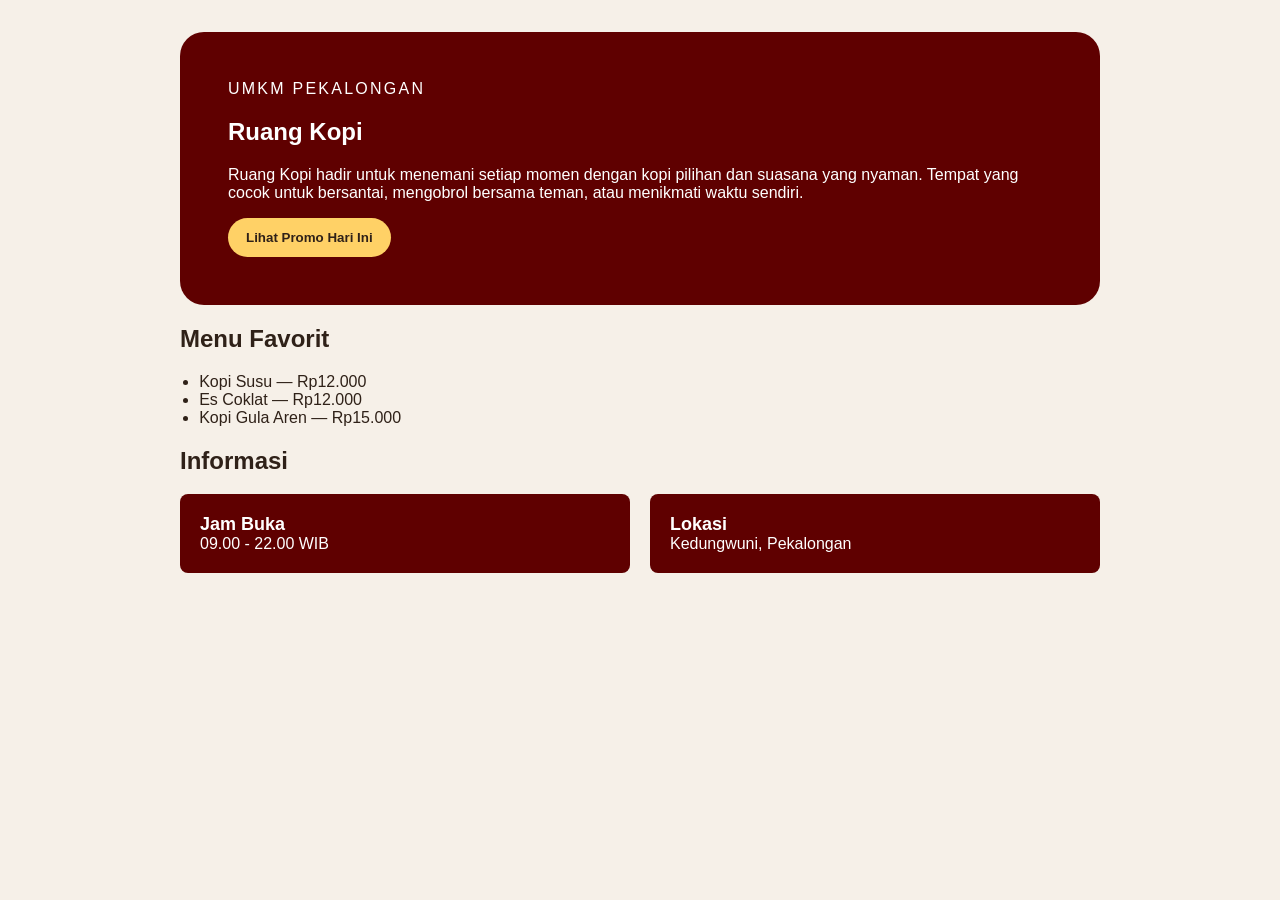
==== index.html @ 68d5efc1 "penambahan section jam buka dan lokasi" ====
<!doctype html>
<html lang="id">
  <head>
    <meta charset="utf-8" />
    <meta name="viewport" content="width=device-width, initial-scale=1" />
    <title>Ruang Kopi - Website UMKM</title>
    <link rel="stylesheet" href="css/style.css" />
  </head>
  <body>
    <main class="page">
      <section class="hero">
        <p class="eyebrow">UMKM Pekalongan</p>
        <h1>Ruang Kopi</h1>
        <p>Ruang Kopi hadir untuk menemani setiap momen dengan kopi pilihan dan suasana yang nyaman. Tempat yang cocok untuk bersantai, mengobrol bersama teman, atau menikmati waktu sendiri.</p>
        <button id="promoButton" type="button">Lihat Promo Hari Ini</button>
      </section>

      <section aria-labelledby="produk-title">
        <h2 id="produk-title">Menu Favorit</h2>
        <ul class="products">
          <li>Kopi Susu — Rp12.000</li>
          <li>Es Coklat — Rp12.000</li>
          <li>Kopi Gula Aren — Rp15.000</li>
        </ul>
      </section>

      <section aria-labelledby="info-title">
  <h2 id="info-title">Informasi</h2>
  <ul class="info">
    <li>
      <strong>Jam Buka</strong><br>
      09.00 - 22.00 WIB
    </li>
    <li>
      <strong>Lokasi</strong><br>
      Kedungwuni, Pekalongan
    </li>
  </ul>
</section>
    </main>
    <script src="js/script.js"></script>
  </body>
</html>
---- css/style.css ----
body {
  margin: 0;
  color: #2f2118;
  background: #f6f0e8;
  font-family: Arial, sans-serif;
}

.page {
  max-width: 920px;
  margin: 0 auto;
  padding: 32px 20px;
}

.hero {
  padding: 48px;
  font-family: Verdana, sans-serif;
  color: white;
  background: #5f0000;
  border-radius: 24px;
}

.eyebrow {
  margin: 0 0 8px;
  letter-spacing: 0.14em;
  text-transform: uppercase;
}

.products {
  padding-left: 1.2rem;
}

button {
  padding: 12px 18px;
  color: #2f2118;
  font-weight: 700;
  cursor: pointer;
  background: #ffd166;
  border: 0;
  border-radius: 999px;
}

.info {
  display: flex;
  gap: 20px;
  padding: 0;
  list-style: none;
}

.info li {
  flex: 1;
  padding: 20px;
  color: white;
  background: #5f0000;
  border-radius: 8px;
}

.info strong {
  font-size: 18px;
}
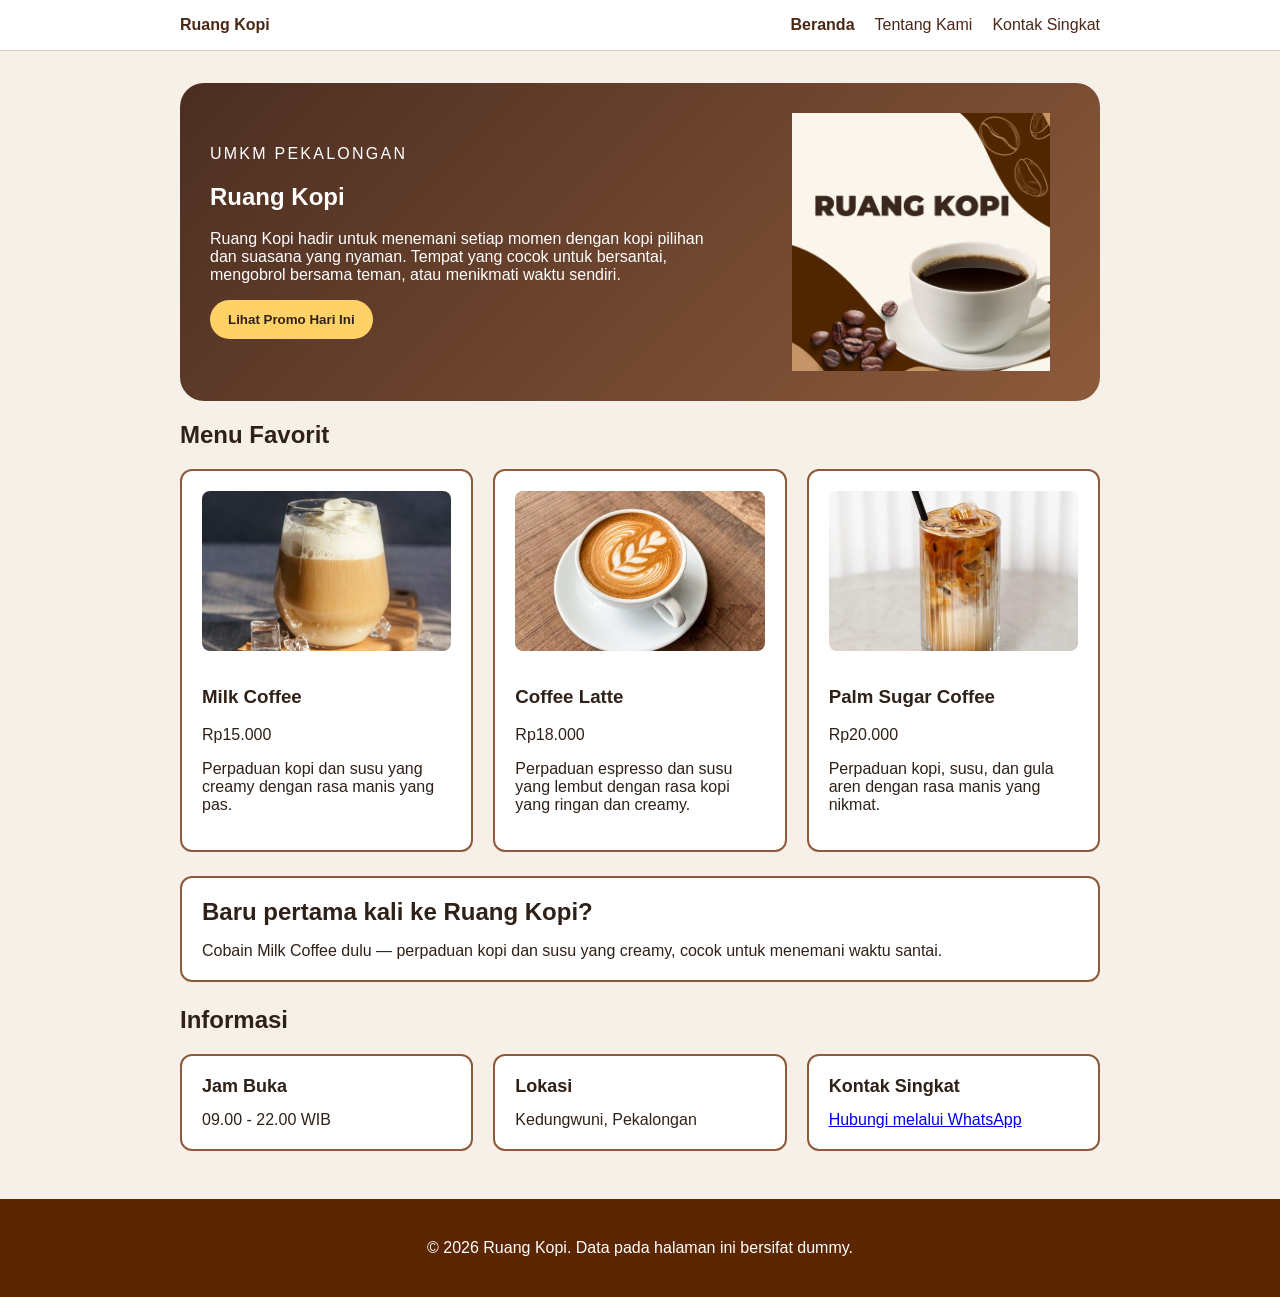
==== commit 54113b55: "feat: tambah semantic html dan navigasi dua halaman" ====
--- a/index.html
+++ b/index.html
@@ -7,37 +7,79 @@
     <link rel="stylesheet" href="css/style.css" />
   </head>
   <body>
-    <main class="page">
+    <a class="skip-link" href="#konten">Lewati ke konten utama</a>
+    <header class="site-header">
+      <nav class="nav" aria-label="Navigasi utama">
+        <a class="brand" href="index.html">Ruang Kopi</a>
+        <ul>
+          <li><a aria-current="page" href="index.html">Beranda</a></li>
+          <li><a href="tentang.html">Tentang Kami</a></li>
+          <li><a href="#kontak">Kontak Singkat</a></li>
+        </ul>
+      </nav>
+    </header>
+
+  <main id="konten" class="page">
       <section class="hero">
+        <div class="hero-content">
         <p class="eyebrow">UMKM Pekalongan</p>
         <h1>Ruang Kopi</h1>
         <p>Ruang Kopi hadir untuk menemani setiap momen dengan kopi pilihan dan suasana yang nyaman. Tempat yang cocok untuk bersantai, mengobrol bersama teman, atau menikmati waktu sendiri.</p>
         <button id="promoButton" type="button">Lihat Promo Hari Ini</button>
+        </div>
+        <img src="assets/images/ruang-kopi.png" alt="Ruang Kopi 1" />
       </section>
 
       <section aria-labelledby="produk-title">
         <h2 id="produk-title">Menu Favorit</h2>
-        <ul class="products">
-          <li>Kopi Susu — Rp12.000</li>
-          <li>Es Coklat — Rp12.000</li>
-          <li>Kopi Gula Aren — Rp15.000</li>
-        </ul>
+        <div class="product-list">
+          <article class="product-card">
+            <img src="assets/images/milk-coffee.jpg" alt="Milk Coffe">
+            <h3>Milk Coffee</h3>
+            <p class="price">Rp15.000</p>
+            <p>Perpaduan kopi dan susu yang creamy dengan rasa manis yang pas.</p>
+          </article>
+          <article class="product-card">
+            <img src="assets/images/coffee-latte.jpg" alt="Coffee Latte">
+            <h3>Coffee Latte</h3>
+            <p class="price">Rp18.000</p>
+            <p>Perpaduan espresso dan susu yang lembut dengan rasa kopi yang ringan dan creamy.</p>
+          </article>
+          <article class="product-card">
+            <img src="assets/images/palm-sugar-coffee.jpg" alt="Palm Sugar Coffe">
+            <h3>Palm Sugar Coffee</h3>
+            <p class="price">Rp20.000</p>
+            <p>Perpaduan kopi, susu, dan gula aren dengan rasa manis yang nikmat.</p>
+          </article>
+        </div>
       </section>
 
+      <aside class="recommendation">
+      <h2>Baru pertama kali ke Ruang Kopi?</h2>
+      <p>Cobain Milk Coffee dulu — perpaduan kopi dan susu yang creamy, cocok untuk menemani waktu santai.</p>
+      </aside>
+
       <section aria-labelledby="info-title">
-  <h2 id="info-title">Informasi</h2>
-  <ul class="info">
-    <li>
-      <strong>Jam Buka</strong><br>
-      09.00 - 22.00 WIB
-    </li>
-    <li>
-      <strong>Lokasi</strong><br>
-      Kedungwuni, Pekalongan
-    </li>
-  </ul>
-</section>
+      <h2 id="info-title">Informasi</h2>
+      <ul class="info">
+        <li>
+        <h3>Jam Buka</h3>
+        09.00 - 22.00 WIB
+        </li>
+        <li>
+        <h3>Lokasi</h3>
+        Kedungwuni, Pekalongan
+        </li>
+        <li id="kontak">
+        <h3>Kontak Singkat</h3> <a href="https://wa.me/6289526345477">Hubungi melalui WhatsApp</a>
+        </li>
+      </ul>
+      </section>
+
     </main>
+    <footer class="site-footer">
+      <p>&copy; 2026 Ruang Kopi. Data pada halaman ini bersifat dummy.</p>
+    </footer>
     <script src="js/script.js"></script>
   </body>
 </html>
--- a/css/style.css
+++ b/css/style.css
@@ -12,11 +12,20 @@
 }
 
 .hero {
-  padding: 48px;
-  font-family: Verdana, sans-serif;
-  color: white;
-  background: #5f0000;
-  border-radius: 24px;
+    padding: 30px;
+    color: white;
+    background: linear-gradient(135deg, #4b2e21, #8d5a3b);
+    border-radius: 24px;
+    display: flex;
+    justify-content: space-around;
+    align-items: center;
+    gap: 60px;
+}
+
+.hero img {
+  width: 30%;
+  max-width: 280px;
+  margin-right: 20px;
 }
 
 .eyebrow {
@@ -27,6 +36,44 @@
 
 .products {
   padding-left: 1.2rem;
+}
+
+.product-list {
+  display: grid;
+  grid-template-columns: repeat(3, 1fr);
+  gap: 20px;
+}
+
+.product-card {
+  padding: 20px;
+  background: white;
+  border: 2px solid #8d5a3b;
+  border-radius: 12px;
+}
+
+.product-card img {
+  width: 100%;
+  height: 160px;
+  object-fit: cover;
+  border-radius: 8px;
+  margin-bottom: 12px;
+}
+
+.recommendation {
+  margin: 24px 0;
+  padding: 20px;
+  background: #fff;
+  border: 2px solid #8d5a3b;
+  border-radius: 12px;
+}
+
+.recommendation h2 {
+  margin-top: 0;
+  margin-bottom: 10px;
+}
+
+.recommendation p {
+  margin-bottom: 0;
 }
 
 button {
@@ -49,11 +96,134 @@
 .info li {
   flex: 1;
   padding: 20px;
+  color: #2f2118;
+  background: white;
+  border: 2px solid #8d5a3b;
+  border-radius: 12px;
+}
+
+.info h3 {
+  margin: 0 0 14px;
+  font-size: 18px;
+}
+
+.skip-link {
+  position: absolute;
+  left: -9999px;
+  padding: 8px 12px;
   color: white;
-  background: #5f0000;
-  border-radius: 8px;
-}
-
-.info strong {
-  font-size: 18px;
+  background: #2f2118;
+}
+
+.skip-link:focus {
+  top: 8px;
+  left: 8px;
+}
+
+.site-header {
+  padding: 16px 20px;
+  background: white;
+  border-bottom: 1px solid #dccbbc;
+}
+
+.nav {
+  max-width: 920px;
+  margin: 0 auto;
+  display: flex;
+  justify-content: space-between;
+  align-items: center;
+}
+
+.brand {
+  display: inline-block;
+  margin-bottom: 0;
+  color: #4b2715;
+  font-weight: 800;
+  text-decoration: none;
+}
+
+.nav ul {
+  display: flex;
+  gap: 20px;
+  padding: 0;
+  margin: 0;
+  list-style: none;
+}
+
+.nav li {
+  margin-right: 0;
+}
+
+.nav a {
+  color: #4b2715;
+  text-decoration: none;
+}
+
+.nav a:hover {
+  text-decoration: underline;
+}
+
+.nav a[aria-current="page"] {
+  font-weight: 800;
+}
+
+a:focus-visible,
+button:focus-visible {
+  outline: 3px solid #2563eb;
+  outline-offset: 3px;
+}
+
+.site-footer {
+  padding: 24px 20px;
+  color: white;
+  text-align: center;
+  background: #5c2602;
+}
+
+.tentang {
+  padding: 25px;
+  background: white;
+  border: 2px solid #8d5a3b;
+  border-radius: 12px;
+  text-align: center;
+}
+
+.tentang img {
+  width: 600px;
+  height: auto;
+  display: block;
+  margin: 20px auto;
+}
+
+.tentang p:not(.eyebrow) {
+  max-width: 600px;
+  margin: 0 auto;
+  text-align: center;
+}
+
+.nilai-list {
+  display: grid;
+  grid-template-columns: repeat(3, 1fr);
+  gap: 20px;
+}
+
+.nilai-card {
+  padding: 20px;
+  background: white;
+  border: 2px solid #8d5a3b;
+  border-radius: 12px;
+  text-align: center;
+}
+
+.nilai-card span {
+  color: #8d5a3b;
+  font-weight: 700;
+}
+
+.nilai-card h3 {
+  margin: 10px 0;
+}
+
+.nilai-card p {
+  margin-bottom: 0;
 }
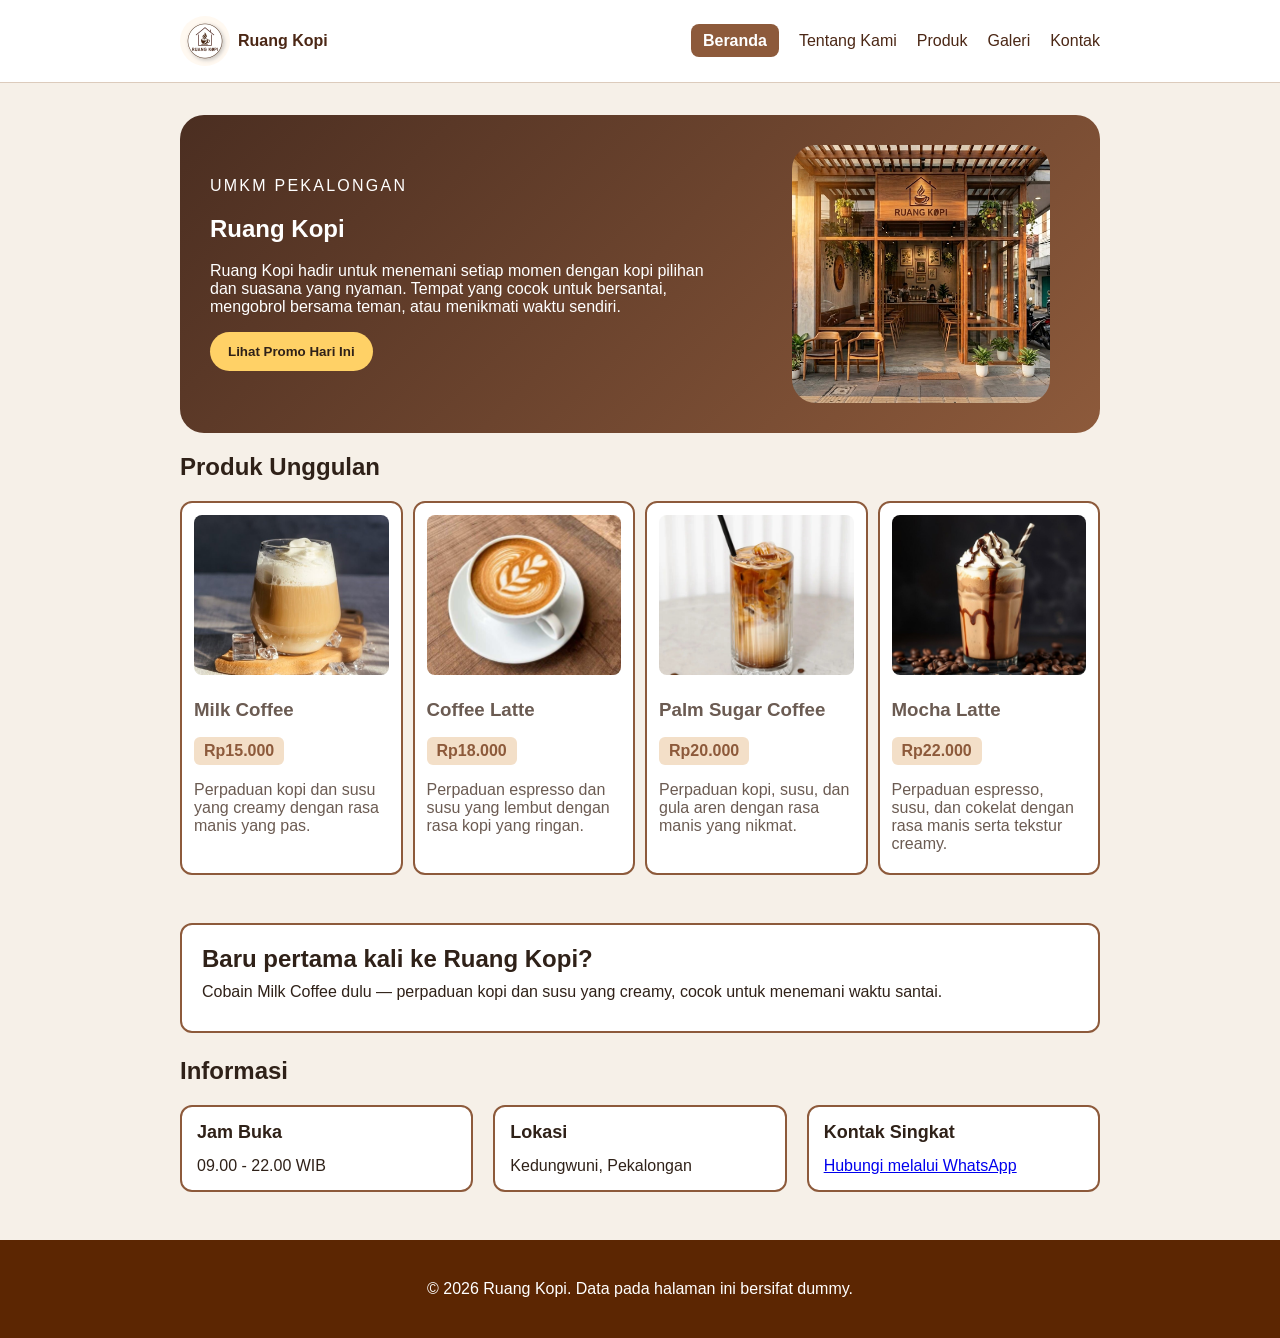
==== commit 84558ae1: "feat: tambah media dan tabel katalog" ====
--- a/index.html
+++ b/index.html
@@ -10,11 +10,16 @@
     <a class="skip-link" href="#konten">Lewati ke konten utama</a>
     <header class="site-header">
       <nav class="nav" aria-label="Navigasi utama">
-        <a class="brand" href="index.html">Ruang Kopi</a>
+        <a class="brand" href="index.html">
+        <img src="assets/images/logo.jpeg" alt="Logo Ruang Kopi">
+        <span>Ruang Kopi</span>
+        </a>    
         <ul>
           <li><a aria-current="page" href="index.html">Beranda</a></li>
           <li><a href="tentang.html">Tentang Kami</a></li>
-          <li><a href="#kontak">Kontak Singkat</a></li>
+          <li><a href="produk.html">Produk</a></li>
+          <li><a href="galeri.html">Galeri</a></li>
+          <li><a href="#kontak">Kontak</a></li>
         </ul>
       </nav>
     </header>
@@ -27,33 +32,45 @@
         <p>Ruang Kopi hadir untuk menemani setiap momen dengan kopi pilihan dan suasana yang nyaman. Tempat yang cocok untuk bersantai, mengobrol bersama teman, atau menikmati waktu sendiri.</p>
         <button id="promoButton" type="button">Lihat Promo Hari Ini</button>
         </div>
-        <img src="assets/images/ruang-kopi.png" alt="Ruang Kopi 1" />
+        <img src="assets/images/ruang-kopi.jpeg" alt="Bagian depan kedai Ruang Kopi" />
       </section>
-
       <section aria-labelledby="produk-title">
-        <h2 id="produk-title">Menu Favorit</h2>
-        <div class="product-list">
-          <article class="product-card">
-            <img src="assets/images/milk-coffee.jpg" alt="Milk Coffe">
-            <h3>Milk Coffee</h3>
-            <p class="price">Rp15.000</p>
-            <p>Perpaduan kopi dan susu yang creamy dengan rasa manis yang pas.</p>
-          </article>
-          <article class="product-card">
-            <img src="assets/images/coffee-latte.jpg" alt="Coffee Latte">
-            <h3>Coffee Latte</h3>
-            <p class="price">Rp18.000</p>
-            <p>Perpaduan espresso dan susu yang lembut dengan rasa kopi yang ringan dan creamy.</p>
-          </article>
-          <article class="product-card">
-            <img src="assets/images/palm-sugar-coffee.jpg" alt="Palm Sugar Coffe">
-            <h3>Palm Sugar Coffee</h3>
-            <p class="price">Rp20.000</p>
-            <p>Perpaduan kopi, susu, dan gula aren dengan rasa manis yang nikmat.</p>
-          </article>
-        </div>
-      </section>
-
+      <h2 id="produk-title">Produk Unggulan</h2>
+    <div class="produk-list">
+      <figure class="produk-ktg">
+        <img src="assets/images/milk-coffee.jpg" alt="Milk Coffee">
+        <figcaption>
+          <h3>Milk Coffee</h3>
+          <p class="price">Rp15.000</p>
+          <p>Perpaduan kopi dan susu yang creamy dengan rasa manis yang pas.</p>
+        </figcaption>
+      </figure>
+      <figure class="produk-ktg">
+        <img src="assets/images/coffee-latte.jpg" alt="Coffee Latte">
+        <figcaption>
+          <h3>Coffee Latte</h3>
+          <p class="price">Rp18.000</p>
+          <p>Perpaduan espresso dan susu yang lembut dengan rasa kopi yang ringan.</p>
+        </figcaption>
+      </figure>
+      <figure class="produk-ktg">
+        <img src="assets/images/palm-sugar-coffee.jpg" alt="Palm Sugar Coffee">
+        <figcaption>
+          <h3>Palm Sugar Coffee</h3>
+          <p class="price">Rp20.000</p>
+          <p>Perpaduan kopi, susu, dan gula aren dengan rasa manis yang nikmat.</p>
+        </figcaption>
+      </figure>
+      <figure class="produk-ktg">
+        <img src="assets/images/mocha-latte.jpg" alt="Mocha Latte">
+        <figcaption>
+          <h3>Mocha Latte</h3>
+          <p class="price">Rp22.000</p>
+          <p>Perpaduan espresso, susu, dan cokelat dengan rasa manis serta tekstur creamy.</p>
+        </figcaption>
+      </figure>
+    </div>
+</section>
       <aside class="recommendation">
       <h2>Baru pertama kali ke Ruang Kopi?</h2>
       <p>Cobain Milk Coffee dulu — perpaduan kopi dan susu yang creamy, cocok untuk menemani waktu santai.</p>
--- a/css/style.css
+++ b/css/style.css
@@ -26,6 +26,7 @@
   width: 30%;
   max-width: 280px;
   margin-right: 20px;
+  border-radius: 24px;
 }
 
 .eyebrow {
@@ -34,29 +35,14 @@
   text-transform: uppercase;
 }
 
-.products {
-  padding-left: 1.2rem;
-}
-
-.product-list {
-  display: grid;
-  grid-template-columns: repeat(3, 1fr);
-  gap: 20px;
-}
-
-.product-card {
-  padding: 20px;
-  background: white;
-  border: 2px solid #8d5a3b;
-  border-radius: 12px;
-}
-
-.product-card img {
-  width: 100%;
-  height: 160px;
-  object-fit: cover;
-  border-radius: 8px;
-  margin-bottom: 12px;
+.price {
+  display: inline-block;
+  margin: 0 0 3px;
+  padding: 5px 10px;
+  color: #8d5a3b;
+  background: #f3dfc8;
+  border-radius: 6px;
+  font-weight: 700;
 }
 
 .recommendation {
@@ -67,13 +53,10 @@
   border-radius: 12px;
 }
 
-.recommendation h2 {
+.recommendation h2, 
+.recommendation p {
   margin-top: 0;
   margin-bottom: 10px;
-}
-
-.recommendation p {
-  margin-bottom: 0;
 }
 
 button {
@@ -95,7 +78,7 @@
 
 .info li {
   flex: 1;
-  padding: 20px;
+  padding: 15px;
   color: #2f2118;
   background: white;
   border: 2px solid #8d5a3b;
@@ -135,11 +118,19 @@
 }
 
 .brand {
-  display: inline-block;
-  margin-bottom: 0;
+  display: flex;
+  align-items: center;
+  gap: 8px;
   color: #4b2715;
   font-weight: 800;
   text-decoration: none;
+}
+
+.brand img {
+  width: 50px;
+  height: 50px;
+  border-radius: 50%;
+  object-fit: cover;
 }
 
 .nav ul {
@@ -165,6 +156,10 @@
 
 .nav a[aria-current="page"] {
   font-weight: 800;
+  color: white;
+  background: #8d5a3b;
+  padding: 8px 12px;
+  border-radius: 8px;
 }
 
 a:focus-visible,
@@ -193,6 +188,7 @@
   height: auto;
   display: block;
   margin: 20px auto;
+  border-radius: 24px;
 }
 
 .tentang p:not(.eyebrow) {
@@ -226,4 +222,152 @@
 
 .nilai-card p {
   margin-bottom: 0;
+}
+
+img {
+  max-width: 100%;
+  height: auto;
+}
+
+figure {
+  margin: 0 0 24px;
+}
+
+figcaption {
+  margin-top: 8px;
+  color: #6b5b52;
+}
+
+table {
+  width: 100%;
+  table-layout: fixed;
+  border-collapse: collapse;
+  background: white;
+}
+
+caption {
+  margin-top: 5px;
+  margin-bottom: 5px;
+  font-weight: normal;
+  text-align: left;
+}
+
+th,
+td {
+  padding: 10px;
+  text-align: left;
+  border: 2px solid #8d5a3b;
+}
+
+thead th {
+  color: white;
+  background: #8d5a3b;
+}
+
+.kategori {
+  display: flex;
+  align-items: center;
+  justify-content: space-around;
+}
+
+.kategori-info {
+  display: flex;
+  gap: 10px;
+  padding: 0;
+  list-style: none;
+}
+
+.kategori-info li {
+  flex: 1;
+  padding: 10px;
+  background: white;
+  border: 2px solid #8d5a3b;
+  border-radius: 12px;
+}
+
+.kategori-info h3,
+.kategori-info p {
+  margin: 8px 0;
+}
+
+.produk-list {
+  display: grid;
+  grid-template-columns: repeat(4, 1fr);
+  gap: 10px;
+}
+
+.produk-ktg {
+  padding: 12px;
+  background: white;
+  border: 2px solid #8d5a3b;
+  border-radius: 12px;
+}
+
+.produk-ktg h3,
+.produk-ktg p {
+  margin: 8px 0;
+}
+
+.produk-ktg img {
+  width: 100%;
+  height: 160px;
+  object-fit: cover;
+  border-radius: 8px;
+  margin-bottom: 12px;
+}
+
+.produk-ktg .price {
+  margin-top: 8px;
+}
+
+.ruang {
+  width: 600px;
+  height: auto;
+  display: block;
+  margin: 20px auto;
+  border-radius: 24px;
+}
+
+.gallery-list {
+  display: grid;
+  grid-template-columns: repeat(2, 1fr);
+  gap: 20px;
+  margin-top: 20px;
+}
+
+.media-card {
+  margin: 0;
+  padding: 15px;
+  background: white;
+  border: 2px solid #8d5a3b;
+  border-radius: 12px;
+}
+
+.media-card img {
+  width: 100%;
+  height: 220px;
+  object-fit: cover;
+  border-radius: 8px;
+}
+
+.media-card figcaption {
+  margin-top: 10px;
+  color: #6b5b52;
+}
+
+#audio-title {
+  margin-top: 30px;
+}
+
+#audio-note {
+  margin-bottom: 10px;
+}
+
+audio {
+  width: 100%;
+  padding: 10px;
+  box-sizing: border-box;
+  background: white;
+  border: 2px solid #8d5a3b;
+  border-radius: 8px;
 }
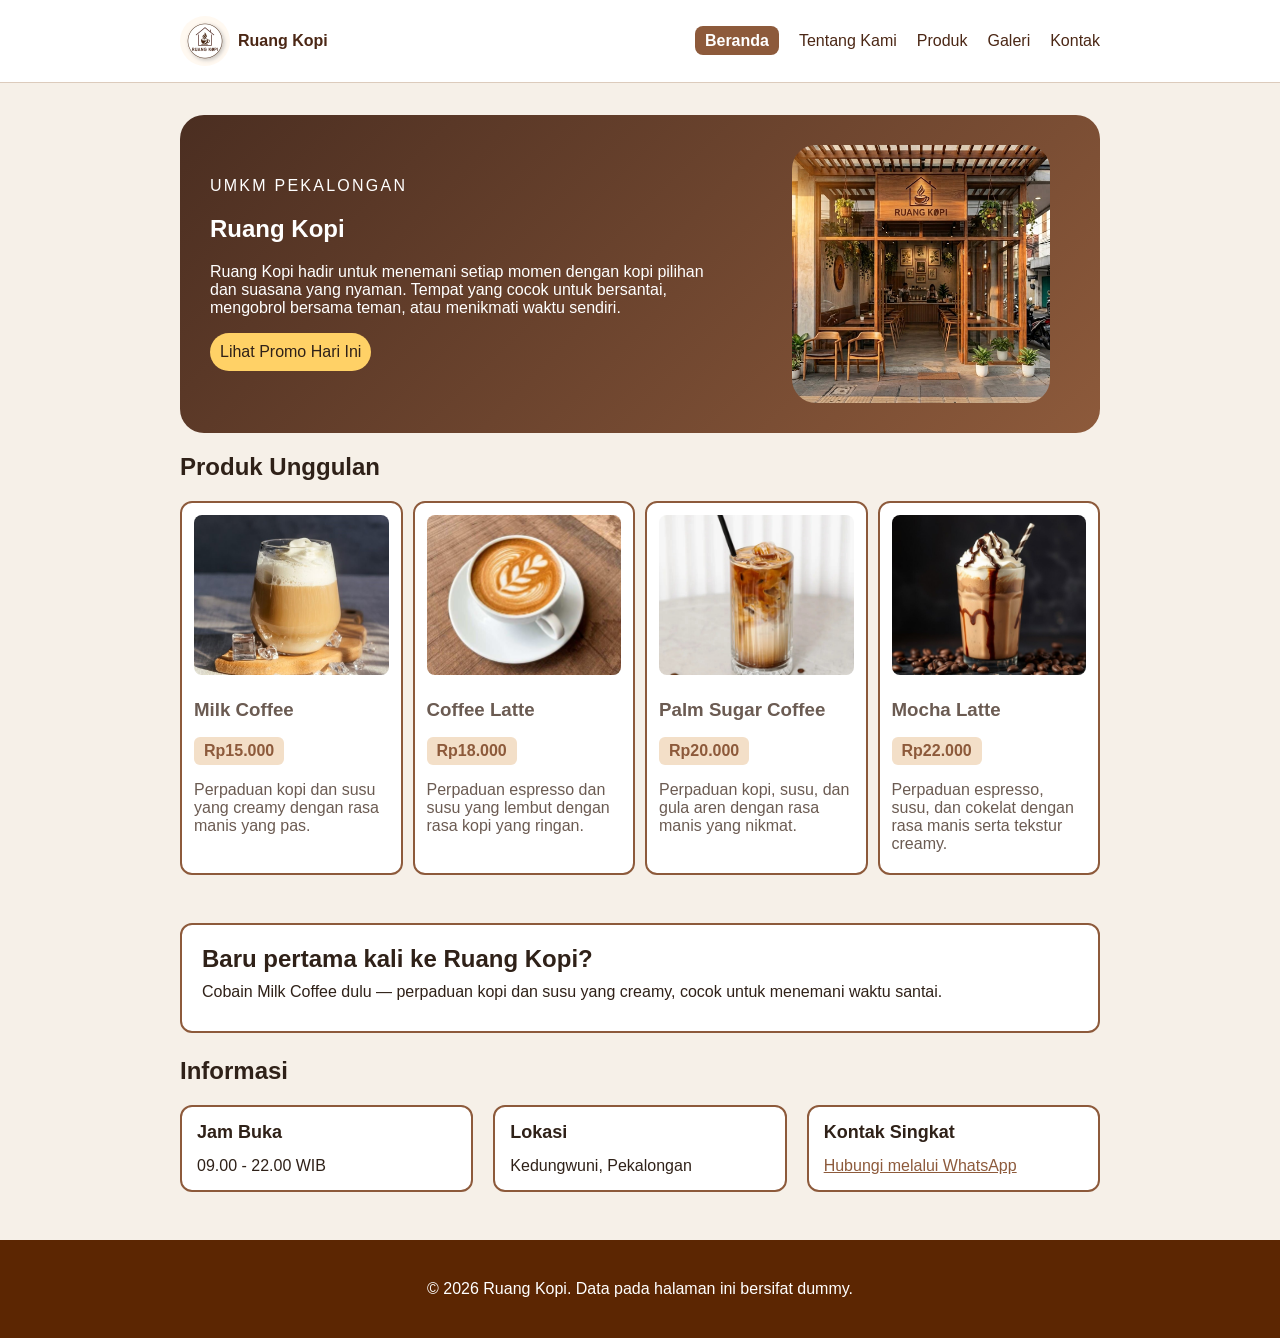
==== commit 926c40e1: "feat: tambah kontak.html dan form.js" ====
--- a/index.html
+++ b/index.html
@@ -19,7 +19,7 @@
           <li><a href="tentang.html">Tentang Kami</a></li>
           <li><a href="produk.html">Produk</a></li>
           <li><a href="galeri.html">Galeri</a></li>
-          <li><a href="#kontak">Kontak</a></li>
+          <li><a href="kontak.html">Kontak</a></li>
         </ul>
       </nav>
     </header>
--- a/css/style.css
+++ b/css/style.css
@@ -90,6 +90,10 @@
   font-size: 18px;
 }
 
+.info a {
+  color: #8d5a3b;
+}
+
 .skip-link {
   position: absolute;
   left: -9999px;
@@ -155,10 +159,10 @@
 }
 
 .nav a[aria-current="page"] {
-  font-weight: 800;
+  font-weight: 700;
   color: white;
   background: #8d5a3b;
-  padding: 8px 12px;
+  padding: 6px 10px;
   border-radius: 8px;
 }
 
@@ -370,4 +374,63 @@
   background: white;
   border: 2px solid #8d5a3b;
   border-radius: 8px;
+}
+
+.field { 
+    margin-bottom: 16px; 
+}
+
+.field label { 
+    display: block; 
+    margin-bottom: 6px; 
+}
+
+fieldset { 
+    margin: 0 0 16px; 
+}
+
+#preview-form { 
+    padding: 16px; 
+    white-space: pre-wrap; 
+    background: white; 
+    border: 1px solid #dccbbc; 
+}
+
+form,
+pre {
+  background: white;
+  border: 2px solid #8d5a3b;
+  border-radius: 12px;
+  padding: 18px;
+}
+
+.field {
+  display: grid;
+  gap: 6px;
+  margin-bottom: 14px;
+}
+
+label,
+legend {
+  font-weight: 700;
+}
+
+input,
+select,
+textarea,
+button {
+  font: inherit;
+  padding: 10px;
+}
+
+fieldset {
+  display: grid;
+  gap: 8px;
+  margin: 0 0 14px;
+  border: 1px solid #ead8c3;
+  border-radius: 12px;
+}
+
+button {
+  cursor: pointer;
 }
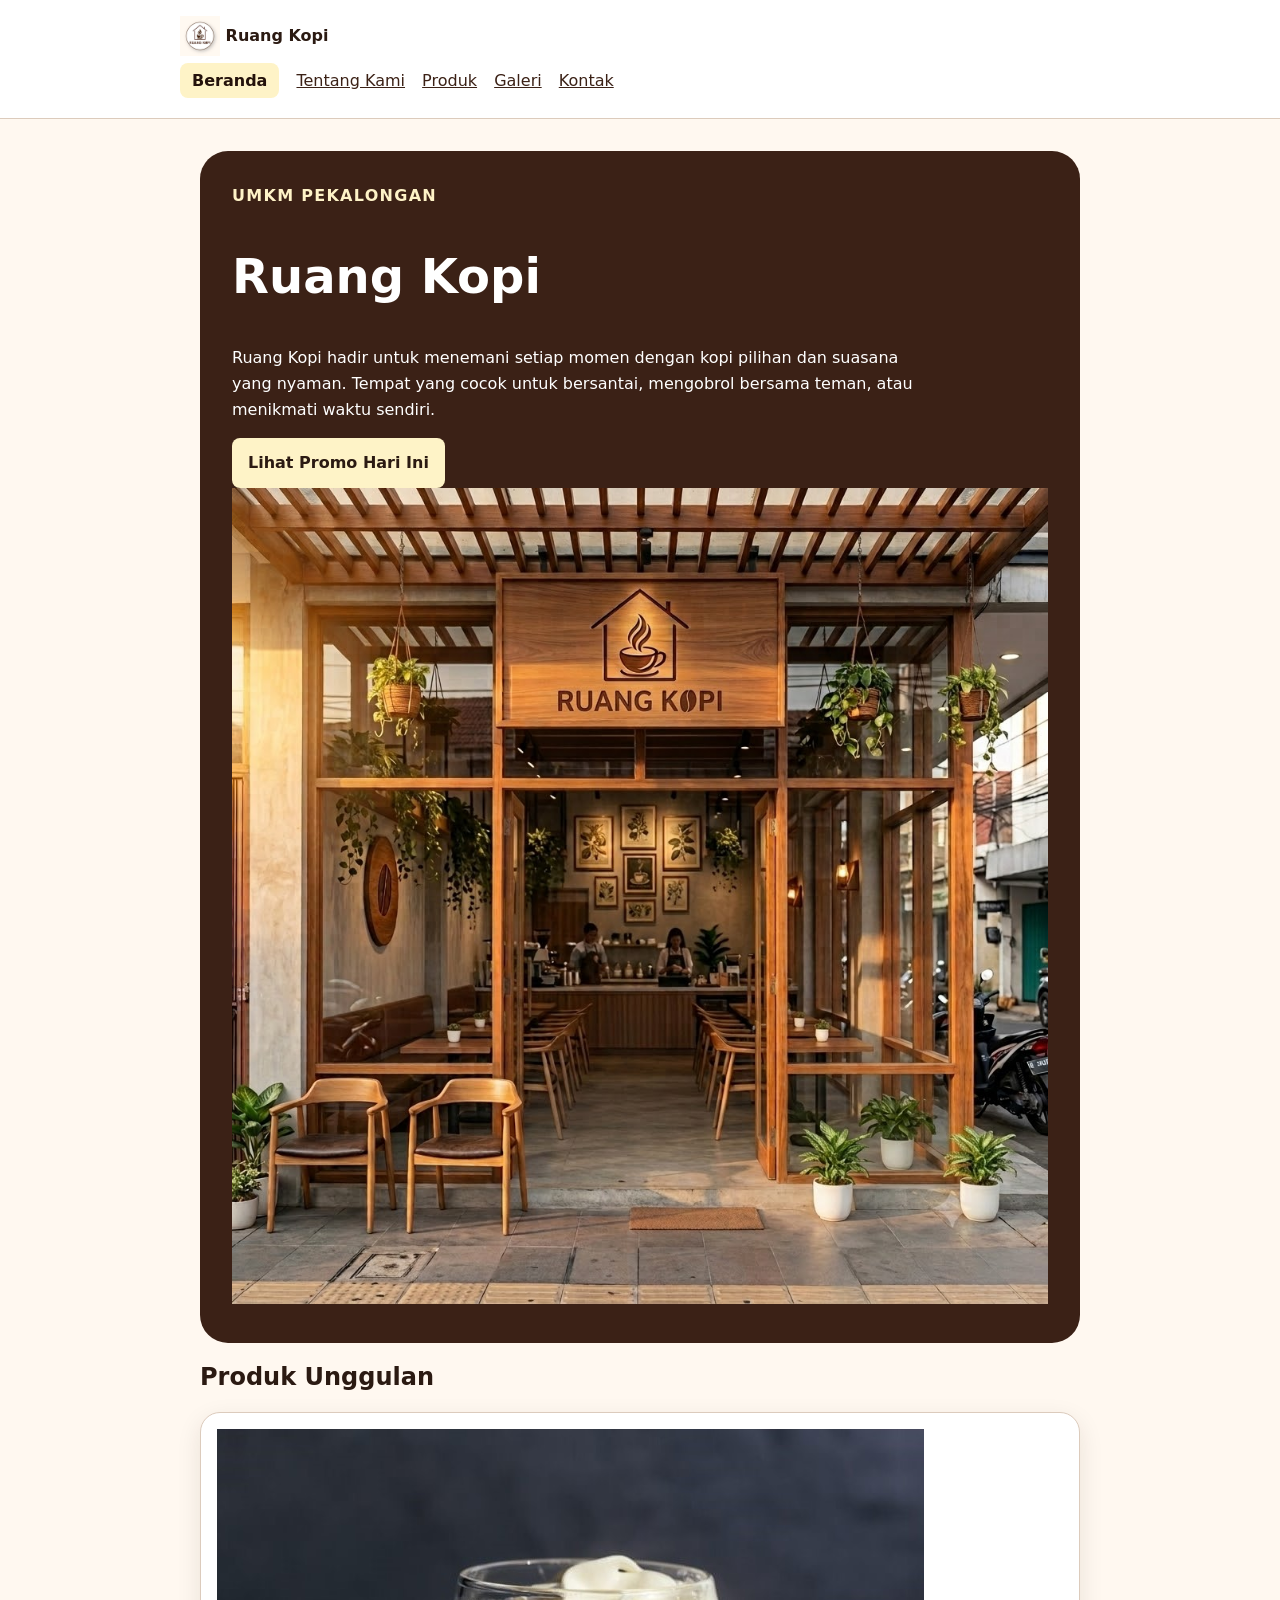
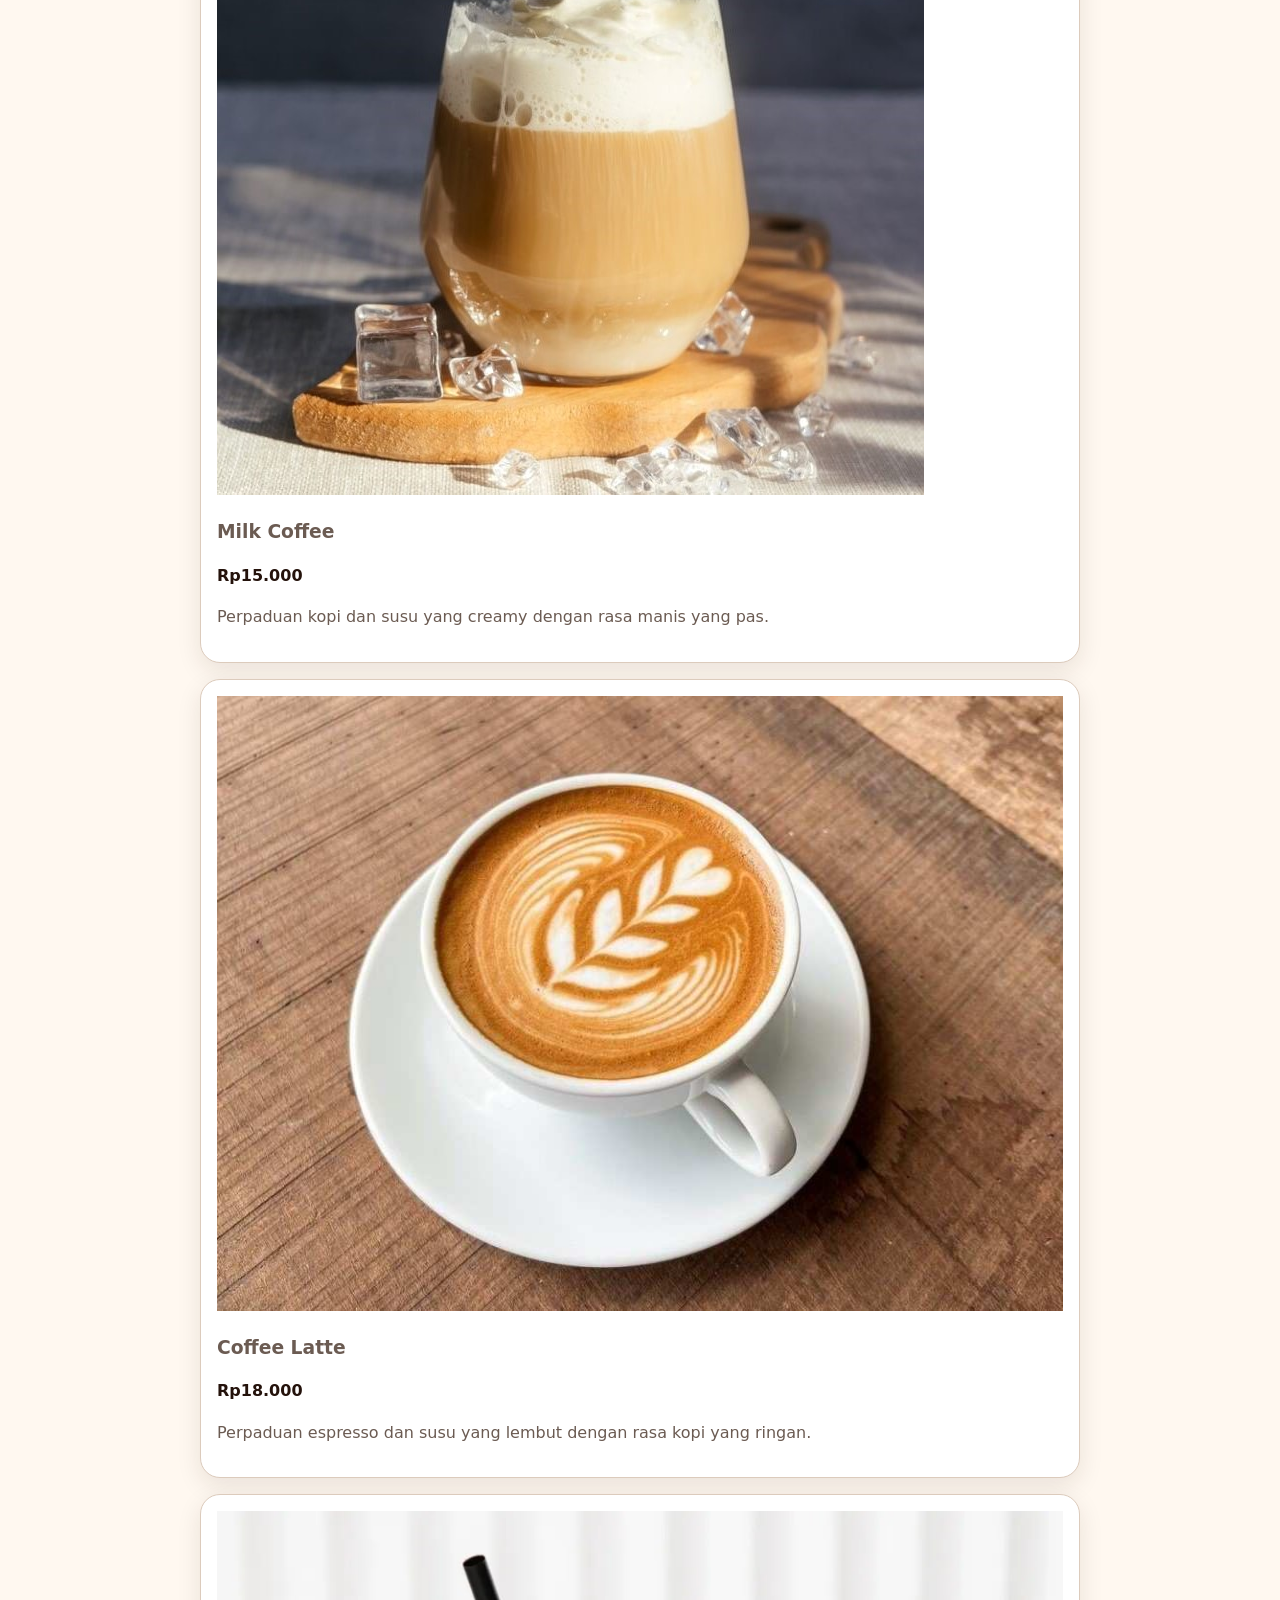
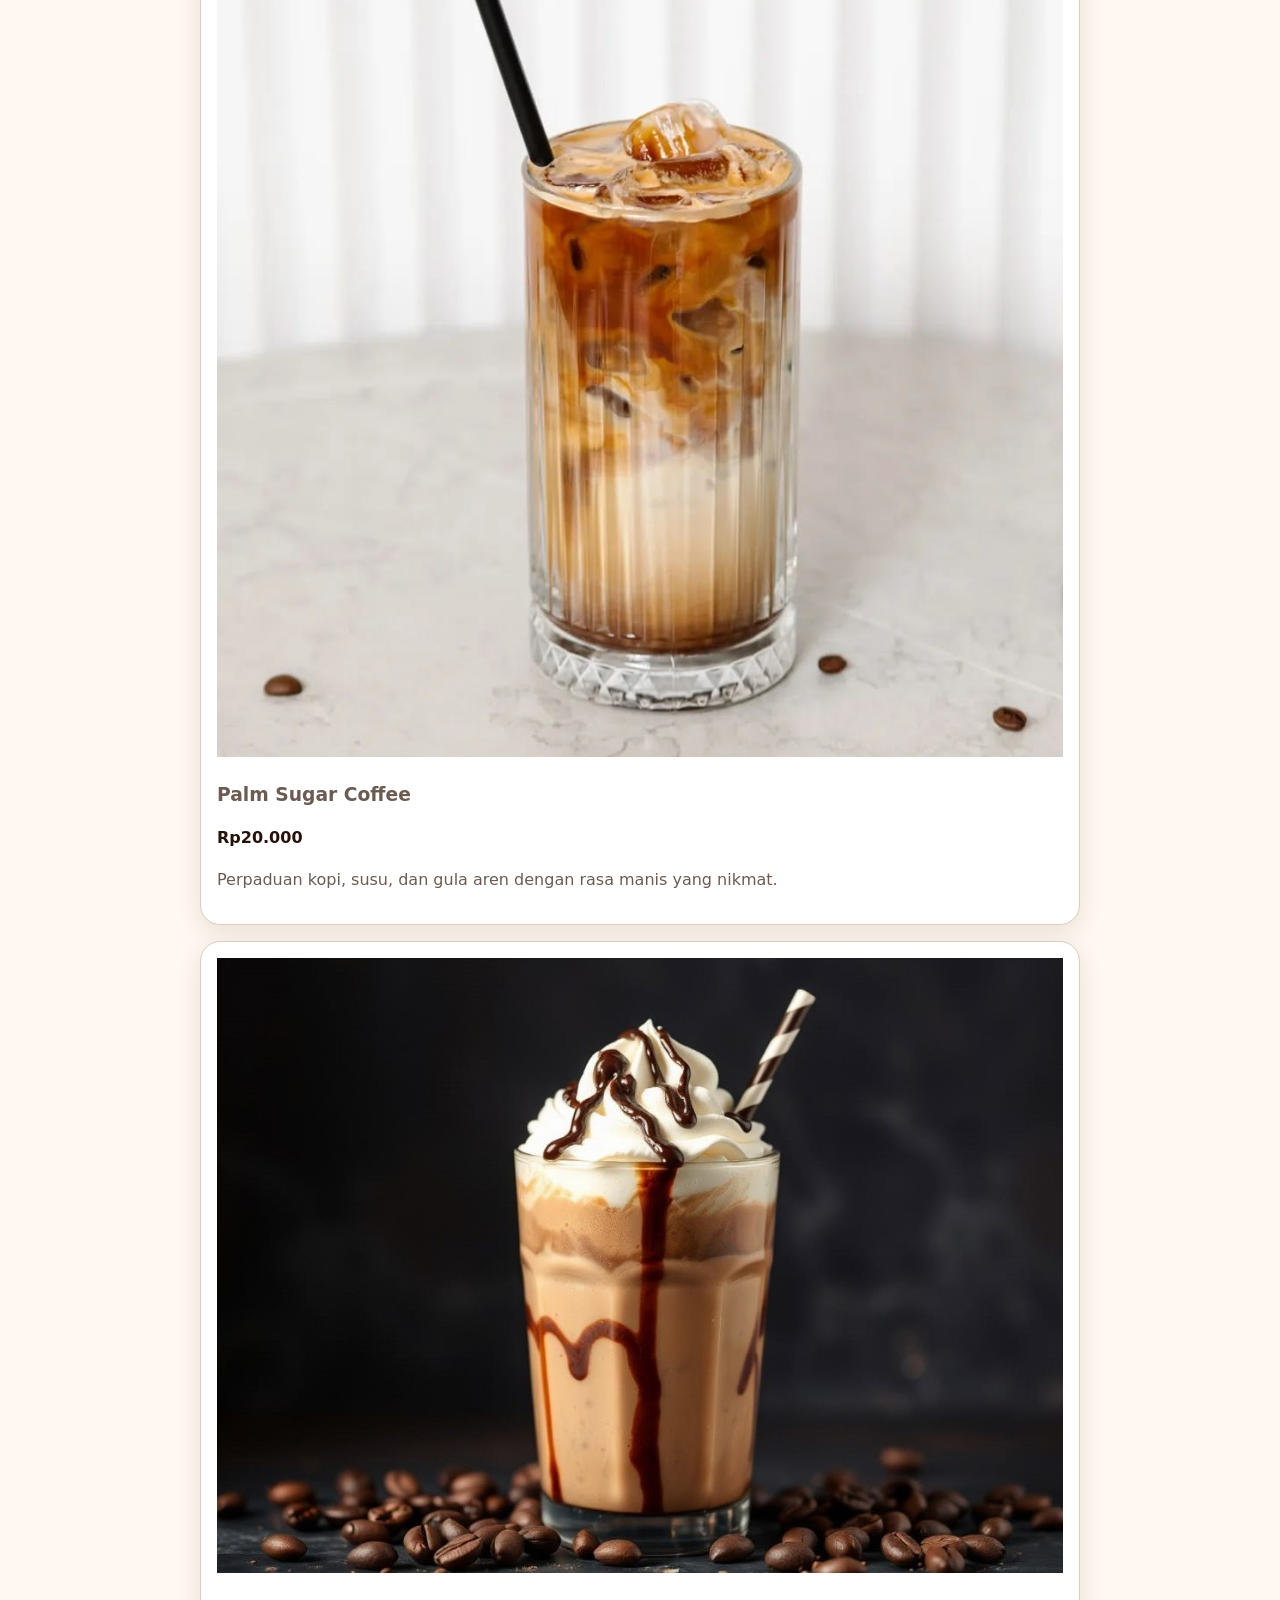
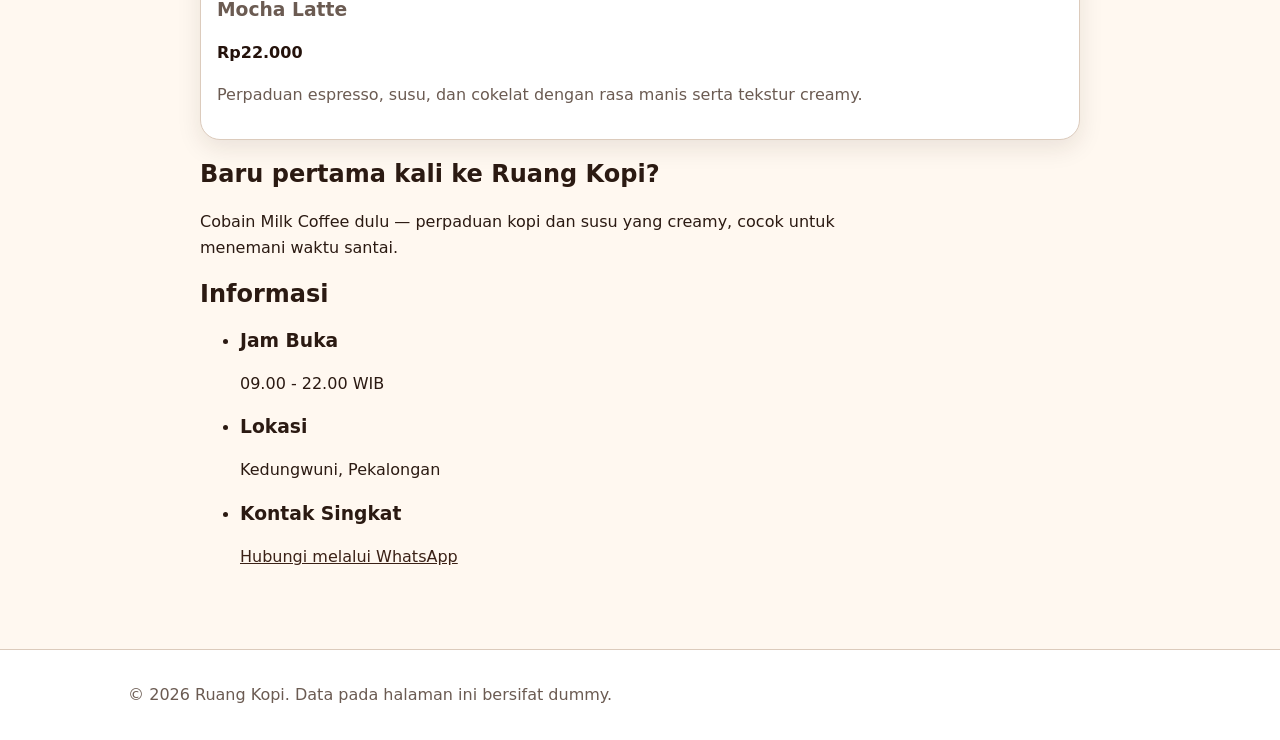
==== commit 1e6e1d2e: "feat: bangun fondasi css dan design token" ====
--- a/index.html
+++ b/index.html
@@ -12,7 +12,7 @@
       <nav class="nav" aria-label="Navigasi utama">
         <a class="brand" href="index.html">
         <img src="assets/images/logo.jpeg" alt="Logo Ruang Kopi">
-        <span>Ruang Kopi</span>
+        Ruang Kopi
         </a>    
         <ul>
           <li><a aria-current="page" href="index.html">Beranda</a></li>
@@ -36,8 +36,8 @@
       </section>
       <section aria-labelledby="produk-title">
       <h2 id="produk-title">Produk Unggulan</h2>
-    <div class="produk-list">
-      <figure class="produk-ktg">
+    <div class="product">
+      <figure class="product-card">
         <img src="assets/images/milk-coffee.jpg" alt="Milk Coffee">
         <figcaption>
           <h3>Milk Coffee</h3>
@@ -45,7 +45,7 @@
           <p>Perpaduan kopi dan susu yang creamy dengan rasa manis yang pas.</p>
         </figcaption>
       </figure>
-      <figure class="produk-ktg">
+      <figure class="product-card">
         <img src="assets/images/coffee-latte.jpg" alt="Coffee Latte">
         <figcaption>
           <h3>Coffee Latte</h3>
@@ -53,7 +53,7 @@
           <p>Perpaduan espresso dan susu yang lembut dengan rasa kopi yang ringan.</p>
         </figcaption>
       </figure>
-      <figure class="produk-ktg">
+      <figure class="product-card">
         <img src="assets/images/palm-sugar-coffee.jpg" alt="Palm Sugar Coffee">
         <figcaption>
           <h3>Palm Sugar Coffee</h3>
@@ -61,7 +61,7 @@
           <p>Perpaduan kopi, susu, dan gula aren dengan rasa manis yang nikmat.</p>
         </figcaption>
       </figure>
-      <figure class="produk-ktg">
+      <figure class="product-card">
         <img src="assets/images/mocha-latte.jpg" alt="Mocha Latte">
         <figcaption>
           <h3>Mocha Latte</h3>
--- a/css/style.css
+++ b/css/style.css
@@ -1,8 +1,39 @@
+:root {
+  --color-primary: #3b2116;
+  --color-primary-strong: #24120b;
+  --color-text: #2b1a12;
+  --color-muted: #6b5b52;
+  --color-surface: #ffffff;
+  --color-surface-soft: #fff8f0;
+  --color-border: #dccbbc;
+  --color-focus: #1d4ed8;
+  --space-1: 0.5rem;
+  --space-2: 0.75rem;
+  --space-3: 1rem;
+  --space-4: 1.5rem;
+  --space-5: 2rem;
+  --radius-sm: 0.5rem;
+  --radius-md: 0.875rem;
+  --radius-lg: 1.25rem;
+  --radius-xl: 1.75rem;
+  --shadow-card: 0 0.5rem 1.5rem rgb(47 33 24 / 0.1);
+}
+
+*,
+*::before,
+*::after {
+  box-sizing: border-box;
+}
+
+html { color-scheme: light; }
+
 body {
   margin: 0;
-  color: #2f2118;
-  background: #f6f0e8;
-  font-family: Arial, sans-serif;
+  color: var(--color-text);
+  background: var(--color-surface-soft);
+  font-family: system-ui, -apple-system, BlinkMacSystemFont, "Segoe UI", sans-serif;
+  font-size: 1rem;
+  line-height: 1.6;
 }
 
 .page {
@@ -12,20 +43,9 @@
 }
 
 .hero {
-    padding: 30px;
-    color: white;
-    background: linear-gradient(135deg, #4b2e21, #8d5a3b);
-    border-radius: 24px;
-    display: flex;
-    justify-content: space-around;
-    align-items: center;
-    gap: 60px;
-}
-
-.hero img {
-  width: 30%;
-  max-width: 280px;
-  margin-right: 20px;
+  padding: 36px;
+  color: white;
+  background: #6f3b1f;
   border-radius: 24px;
 }
 
@@ -35,28 +55,8 @@
   text-transform: uppercase;
 }
 
-.price {
-  display: inline-block;
-  margin: 0 0 3px;
-  padding: 5px 10px;
-  color: #8d5a3b;
-  background: #f3dfc8;
-  border-radius: 6px;
-  font-weight: 700;
-}
-
-.recommendation {
-  margin: 24px 0;
-  padding: 20px;
-  background: #fff;
-  border: 2px solid #8d5a3b;
-  border-radius: 12px;
-}
-
-.recommendation h2, 
-.recommendation p {
-  margin-top: 0;
-  margin-bottom: 10px;
+.products {
+  padding-left: 1.2rem;
 }
 
 button {
@@ -67,31 +67,6 @@
   background: #ffd166;
   border: 0;
   border-radius: 999px;
-}
-
-.info {
-  display: flex;
-  gap: 20px;
-  padding: 0;
-  list-style: none;
-}
-
-.info li {
-  flex: 1;
-  padding: 15px;
-  color: #2f2118;
-  background: white;
-  border: 2px solid #8d5a3b;
-  border-radius: 12px;
-}
-
-.info h3 {
-  margin: 0 0 14px;
-  font-size: 18px;
-}
-
-.info a {
-  color: #8d5a3b;
 }
 
 .skip-link {
@@ -116,54 +91,34 @@
 .nav {
   max-width: 920px;
   margin: 0 auto;
-  display: flex;
-  justify-content: space-between;
-  align-items: center;
 }
 
 .brand {
-  display: flex;
-  align-items: center;
-  gap: 8px;
+  display: inline-block;
+  margin-bottom: 8px;
   color: #4b2715;
   font-weight: 800;
   text-decoration: none;
 }
 
 .brand img {
-  width: 50px;
-  height: 50px;
-  border-radius: 50%;
-  object-fit: cover;
+  width: 40px;
+  vertical-align: middle;
 }
 
 .nav ul {
-  display: flex;
-  gap: 20px;
   padding: 0;
   margin: 0;
   list-style: none;
 }
 
 .nav li {
-  margin-right: 0;
-}
-
-.nav a {
-  color: #4b2715;
-  text-decoration: none;
-}
-
-.nav a:hover {
-  text-decoration: underline;
+  display: inline-block;
+  margin-right: 12px;
 }
 
 .nav a[aria-current="page"] {
-  font-weight: 700;
-  color: white;
-  background: #8d5a3b;
-  padding: 6px 10px;
-  border-radius: 8px;
+  font-weight: 800;
 }
 
 a:focus-visible,
@@ -176,56 +131,7 @@
   padding: 24px 20px;
   color: white;
   text-align: center;
-  background: #5c2602;
-}
-
-.tentang {
-  padding: 25px;
-  background: white;
-  border: 2px solid #8d5a3b;
-  border-radius: 12px;
-  text-align: center;
-}
-
-.tentang img {
-  width: 600px;
-  height: auto;
-  display: block;
-  margin: 20px auto;
-  border-radius: 24px;
-}
-
-.tentang p:not(.eyebrow) {
-  max-width: 600px;
-  margin: 0 auto;
-  text-align: center;
-}
-
-.nilai-list {
-  display: grid;
-  grid-template-columns: repeat(3, 1fr);
-  gap: 20px;
-}
-
-.nilai-card {
-  padding: 20px;
-  background: white;
-  border: 2px solid #8d5a3b;
-  border-radius: 12px;
-  text-align: center;
-}
-
-.nilai-card span {
-  color: #8d5a3b;
-  font-weight: 700;
-}
-
-.nilai-card h3 {
-  margin: 10px 0;
-}
-
-.nilai-card p {
-  margin-bottom: 0;
+  background: #2f2118;
 }
 
 img {
@@ -244,15 +150,12 @@
 
 table {
   width: 100%;
-  table-layout: fixed;
   border-collapse: collapse;
-  background: white;
 }
 
 caption {
-  margin-top: 5px;
-  margin-bottom: 5px;
-  font-weight: normal;
+  margin-bottom: 8px;
+  font-weight: 700;
   text-align: left;
 }
 
@@ -260,147 +163,14 @@
 td {
   padding: 10px;
   text-align: left;
-  border: 2px solid #8d5a3b;
-}
-
-thead th {
-  color: white;
-  background: #8d5a3b;
-}
-
-.kategori {
-  display: flex;
-  align-items: center;
-  justify-content: space-around;
-}
-
-.kategori-info {
-  display: flex;
-  gap: 10px;
-  padding: 0;
-  list-style: none;
-}
-
-.kategori-info li {
-  flex: 1;
-  padding: 10px;
-  background: white;
-  border: 2px solid #8d5a3b;
-  border-radius: 12px;
-}
-
-.kategori-info h3,
-.kategori-info p {
-  margin: 8px 0;
-}
-
-.produk-list {
-  display: grid;
-  grid-template-columns: repeat(4, 1fr);
-  gap: 10px;
-}
-
-.produk-ktg {
-  padding: 12px;
-  background: white;
-  border: 2px solid #8d5a3b;
-  border-radius: 12px;
-}
-
-.produk-ktg h3,
-.produk-ktg p {
-  margin: 8px 0;
-}
-
-.produk-ktg img {
-  width: 100%;
-  height: 160px;
-  object-fit: cover;
-  border-radius: 8px;
-  margin-bottom: 12px;
-}
-
-.produk-ktg .price {
-  margin-top: 8px;
-}
-
-.ruang {
-  width: 600px;
-  height: auto;
-  display: block;
-  margin: 20px auto;
-  border-radius: 24px;
-}
-
-.gallery-list {
-  display: grid;
-  grid-template-columns: repeat(2, 1fr);
-  gap: 20px;
-  margin-top: 20px;
-}
-
-.media-card {
-  margin: 0;
-  padding: 15px;
-  background: white;
-  border: 2px solid #8d5a3b;
-  border-radius: 12px;
-}
-
-.media-card img {
-  width: 100%;
-  height: 220px;
-  object-fit: cover;
-  border-radius: 8px;
-}
-
-.media-card figcaption {
-  margin-top: 10px;
-  color: #6b5b52;
-}
-
-#audio-title {
-  margin-top: 30px;
-}
-
-#audio-note {
-  margin-bottom: 10px;
-}
-
-audio {
-  width: 100%;
-  padding: 10px;
-  box-sizing: border-box;
-  background: white;
-  border: 2px solid #8d5a3b;
-  border-radius: 8px;
-}
-
-.field { 
-    margin-bottom: 16px; 
-}
-
-.field label { 
-    display: block; 
-    margin-bottom: 6px; 
-}
-
-fieldset { 
-    margin: 0 0 16px; 
-}
-
-#preview-form { 
-    padding: 16px; 
-    white-space: pre-wrap; 
-    background: white; 
-    border: 1px solid #dccbbc; 
+  border: 1px solid #dccbbc;
 }
 
 form,
 pre {
   background: white;
-  border: 2px solid #8d5a3b;
-  border-radius: 12px;
+  border: 1px solid #ead8c3;
+  border-radius: 16px;
   padding: 18px;
 }
 
@@ -433,4 +203,248 @@
 
 button {
   cursor: pointer;
+}
+
+img {
+  max-width: 100%;
+  height: auto;
+}
+
+a {
+  color: var(--color-primary);
+}
+
+a:hover {
+  color: var(--color-primary-strong);
+}
+
+:focus-visible {
+  outline: 3px solid var(--color-focus);
+  outline-offset: 3px;
+}
+
+.skip-link {
+  position: absolute;
+  top: -5rem;
+  left: var(--space-3);
+  padding: var(--space-2) var(--space-3);
+  color: var(--color-surface);
+  background: var(--color-text);
+}
+
+.skip-link:focus {
+  top: var(--space-3);
+}
+
+.site-header,
+.site-footer {
+  padding: var(--space-3) var(--space-4);
+  background: var(--color-surface);
+  border-bottom: 1px solid var(--color-border);
+}
+
+.site-footer {
+  margin-top: var(--space-5);
+  color: var(--color-muted);
+  text-align: center;
+  border-top: 1px solid var(--color-border);
+  border-bottom: 0;
+}
+
+.nav,
+.page {
+  width: min(100% - 2rem, 60rem);
+  margin-inline: auto;
+}
+
+.brand {
+  display: inline-block;
+  margin-bottom: var(--space-2);
+  color: var(--color-text);
+  font-weight: 800;
+  text-decoration: none;
+}
+
+.nav ul {
+  padding: 0;
+  margin: 0;
+  list-style: none;
+}
+
+.nav li {
+  display: inline-block;
+  margin: 0 var(--space-2) var(--space-1) 0;
+}
+
+.nav a[aria-current="page"] {
+  padding: var(--space-1) var(--space-2);
+  color: var(--color-primary-strong);
+  font-weight: 700;
+  text-decoration: none;
+  background: #fef3c7;
+  border-radius: var(--radius-sm);
+}
+
+.page {
+  padding-block: var(--space-5);
+}
+
+.hero {
+  padding: var(--space-5);
+  color: var(--color-surface);
+  background: var(--color-primary);
+  border-radius: var(--radius-xl);
+}
+
+h1,
+h2,
+h3 {
+  line-height: 1.2;
+  text-wrap: balance;
+}
+
+h1 {
+  font-size: clamp(2rem, 6vw, 3rem);
+}
+
+p,
+li {
+  max-width: 68ch;
+}
+
+.eyebrow {
+  color: var(--color-primary);
+  font-weight: 800;
+  letter-spacing: 0.08em;
+  text-transform: uppercase;
+}
+
+.hero .eyebrow {
+  color: #fef3c7;
+}
+
+.price {
+  color: var(--color-primary-strong);
+  font-weight: 800;
+}
+
+.button,
+button {
+  display: inline-block;
+  padding: var(--space-2) var(--space-3);
+  color: var(--color-surface);
+  font: inherit;
+  font-weight: 700;
+  text-decoration: none;
+  cursor: pointer;
+  background: var(--color-primary);
+  border: 0;
+  border-radius: var(--radius-sm);
+}
+
+.button:hover,
+button:hover {
+  color: var(--color-surface);
+  background: var(--color-primary-strong);
+}
+
+.hero button {
+  color: var(--color-text);
+  background: #fef3c7;
+}
+
+.hero button:hover {
+  color: var(--color-text);
+  background: #fde68a;
+}
+
+.product-card,
+.media-card,
+table,
+form {
+  margin-block: var(--space-3);
+  padding: var(--space-3);
+  background: var(--color-surface);
+  border: 1px solid var(--color-border);
+  border-radius: var(--radius-lg);
+  box-shadow: var(--shadow-card);
+}
+
+figure {
+  margin-inline: 0;
+}
+
+figcaption,
+caption {
+  color: var(--color-muted);
+}
+
+table {
+  width: 100%;
+  border-collapse: collapse;
+  border-radius: 0;
+}
+
+caption {
+  margin-bottom: var(--space-2);
+  font-weight: 700;
+  text-align: left;
+}
+
+th,
+td {
+  padding: var(--space-2);
+  text-align: left;
+  border: 1px solid var(--color-border);
+}
+
+th {
+  background: var(--color-surface-soft);
+}
+
+.field {
+  margin-bottom: var(--space-3);
+}
+
+.field label,
+legend {
+  display: block;
+  margin-bottom: var(--space-1);
+  font-weight: 700;
+}
+
+.field input,
+.field select,
+.field textarea {
+  width: 100%;
+  padding: var(--space-2);
+  color: inherit;
+  font: inherit;
+  background: var(--color-surface);
+  border: 1px solid var(--color-border);
+  border-radius: var(--radius-sm);
+}
+
+input[type="radio"],
+input[type="checkbox"] {
+  width: auto;
+}
+
+fieldset {
+  margin: 0 0 var(--space-3);
+  padding: var(--space-3);
+  border: 1px solid var(--color-border);
+  border-radius: var(--radius-sm);
+}
+
+audio {
+  max-width: 100%;
+}
+
+#preview-form {
+  padding: var(--space-3);
+  white-space: pre-wrap;
+  background: var(--color-surface);
+  border: 1px solid var(--color-border);
+  border-radius: var(--radius-sm);
 }
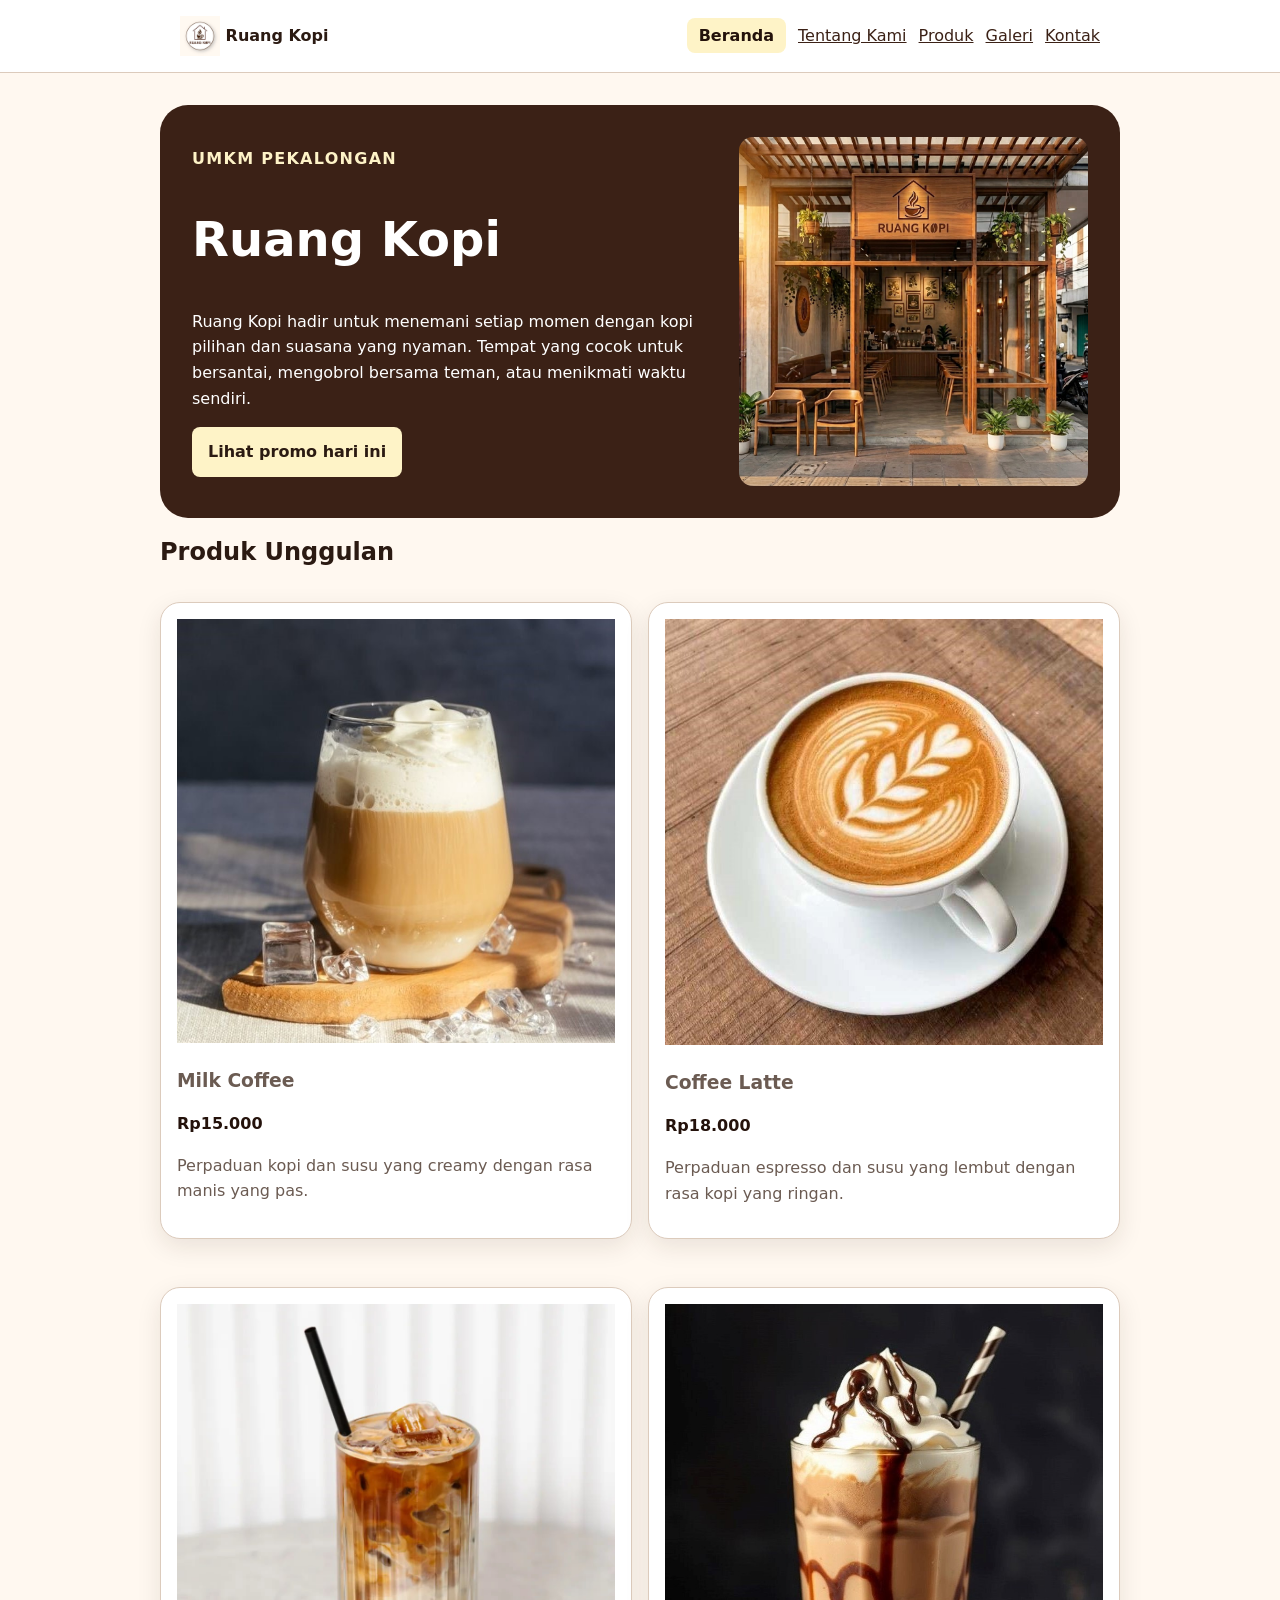
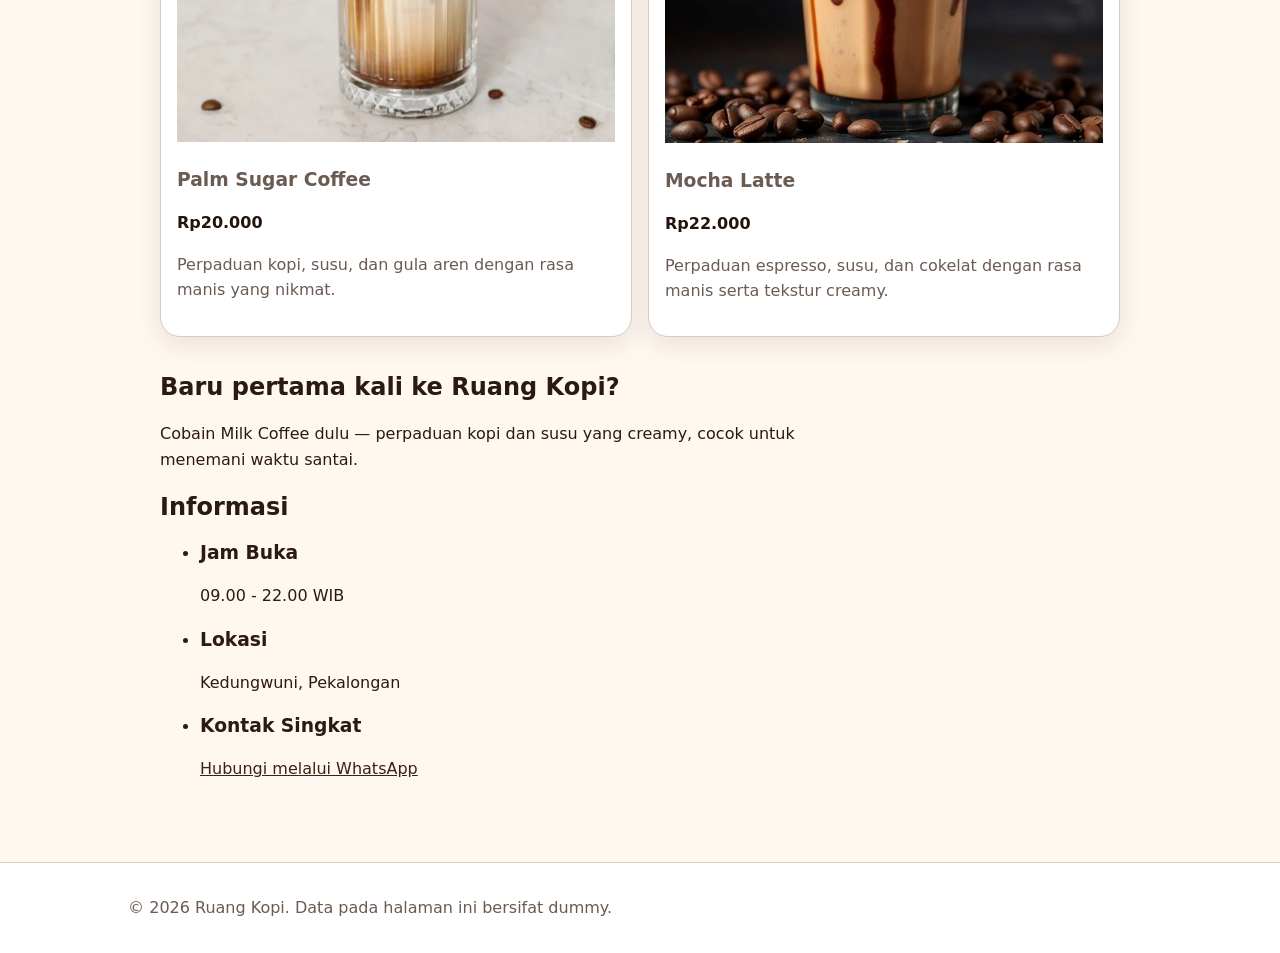
==== commit 318d952e: "feat: bangun layout flexbox dan grid" ====
--- a/index.html
+++ b/index.html
@@ -23,20 +23,19 @@
         </ul>
       </nav>
     </header>
-
   <main id="konten" class="page">
-      <section class="hero">
+      <section class="hero" aria-labelledby="hero-title">
         <div class="hero-content">
-        <p class="eyebrow">UMKM Pekalongan</p>
-        <h1>Ruang Kopi</h1>
-        <p>Ruang Kopi hadir untuk menemani setiap momen dengan kopi pilihan dan suasana yang nyaman. Tempat yang cocok untuk bersantai, mengobrol bersama teman, atau menikmati waktu sendiri.</p>
-        <button id="promoButton" type="button">Lihat Promo Hari Ini</button>
+          <p class="eyebrow">UMKM Pekalongan</p>
+          <h1 id="hero-title">Ruang Kopi</h1>
+          <p>Ruang Kopi hadir untuk menemani setiap momen dengan kopi pilihan dan suasana yang nyaman. Tempat yang cocok untuk bersantai, mengobrol bersama teman, atau menikmati waktu sendiri.</p>
+          <button id="promoButton" type="button">Lihat promo hari ini</button>
         </div>
-        <img src="assets/images/ruang-kopi.jpeg" alt="Bagian depan kedai Ruang Kopi" />
+        <img class="hero-image" src="assets/images/ruang-kopi.jpeg" alt="Bagian depan kedai Ruang Kopi" />
       </section>
       <section aria-labelledby="produk-title">
       <h2 id="produk-title">Produk Unggulan</h2>
-    <div class="product">
+    <div class="product-grid--two">
       <figure class="product-card">
         <img src="assets/images/milk-coffee.jpg" alt="Milk Coffee">
         <figcaption>
--- a/css/style.css
+++ b/css/style.css
@@ -36,19 +36,6 @@
   line-height: 1.6;
 }
 
-.page {
-  max-width: 920px;
-  margin: 0 auto;
-  padding: 32px 20px;
-}
-
-.hero {
-  padding: 36px;
-  color: white;
-  background: #6f3b1f;
-  border-radius: 24px;
-}
-
 .eyebrow {
   margin: 0 0 8px;
   letter-spacing: 0.14em;
@@ -67,25 +54,6 @@
   background: #ffd166;
   border: 0;
   border-radius: 999px;
-}
-
-.skip-link {
-  position: absolute;
-  left: -9999px;
-  padding: 8px 12px;
-  color: white;
-  background: #2f2118;
-}
-
-.skip-link:focus {
-  top: 8px;
-  left: 8px;
-}
-
-.site-header {
-  padding: 16px 20px;
-  background: white;
-  border-bottom: 1px solid #dccbbc;
 }
 
 .nav {
@@ -112,11 +80,6 @@
   list-style: none;
 }
 
-.nav li {
-  display: inline-block;
-  margin-right: 12px;
-}
-
 .nav a[aria-current="page"] {
   font-weight: 800;
 }
@@ -151,19 +114,6 @@
 table {
   width: 100%;
   border-collapse: collapse;
-}
-
-caption {
-  margin-bottom: 8px;
-  font-weight: 700;
-  text-align: left;
-}
-
-th,
-td {
-  padding: 10px;
-  text-align: left;
-  border: 1px solid #dccbbc;
 }
 
 form,
@@ -383,6 +333,7 @@
   width: 100%;
   border-collapse: collapse;
   border-radius: 0;
+  table-layout: fixed;
 }
 
 caption {
@@ -447,4 +398,93 @@
   background: var(--color-surface);
   border: 1px solid var(--color-border);
   border-radius: var(--radius-sm);
-}+}
+
+.nav {
+  display: flex;
+  gap: var(--space-3);
+  align-items: center;
+  justify-content: space-between;
+}
+
+.brand {
+  margin-bottom: 0;
+}
+
+.nav ul {
+  display: flex;
+  gap: var(--space-2);
+  flex-wrap: wrap;
+}
+
+.nav li {
+  margin: 0;
+}
+
+.product-card {
+  position: relative;
+  display: flex;
+  flex-direction: column;
+}
+
+.product-grid--two {
+  display: grid;
+  grid-template-columns: repeat(2, minmax(0, 1fr));
+  gap: var(--space-3);
+}
+
+.product-badge {
+  position: absolute;
+  top: -0.75rem;
+  left: var(--space-3);
+  padding: 0.25rem var(--space-2);
+  color: var(--color-surface);
+  font-size: 0.875rem;
+  font-weight: 900;
+  background: #3b2116;
+  border-radius: var(--radius-sm);
+}
+
+.card-actions {
+  display: flex;
+  gap: var(--space-2);
+  align-items: center;
+  flex-wrap: wrap;
+  margin-top: auto;
+}
+
+.hero {
+  display: grid;
+  grid-template-columns: 1.2fr 0.8fr;
+  gap: var(--space-4);
+  align-items: center;
+}
+
+.hero-image {
+  width: 100%;
+  border-radius: var(--radius-md);
+}
+
+.product-grid,
+.gallery-grid {
+  display: grid;
+  grid-template-columns: repeat(3, minmax(0, 1fr));
+  gap: var(--space-3);
+}
+
+.gallery-grid {
+  grid-template-columns: repeat(2, minmax(0, 1fr));
+}
+
+
+.form-actions {
+  display: flex;
+  align-items: center;
+  gap: var(--space-3);
+  flex-wrap: wrap;
+}
+
+.form-actions span {
+  color: var(--color-muted);
+  font-size: 0.875rem;
+}
